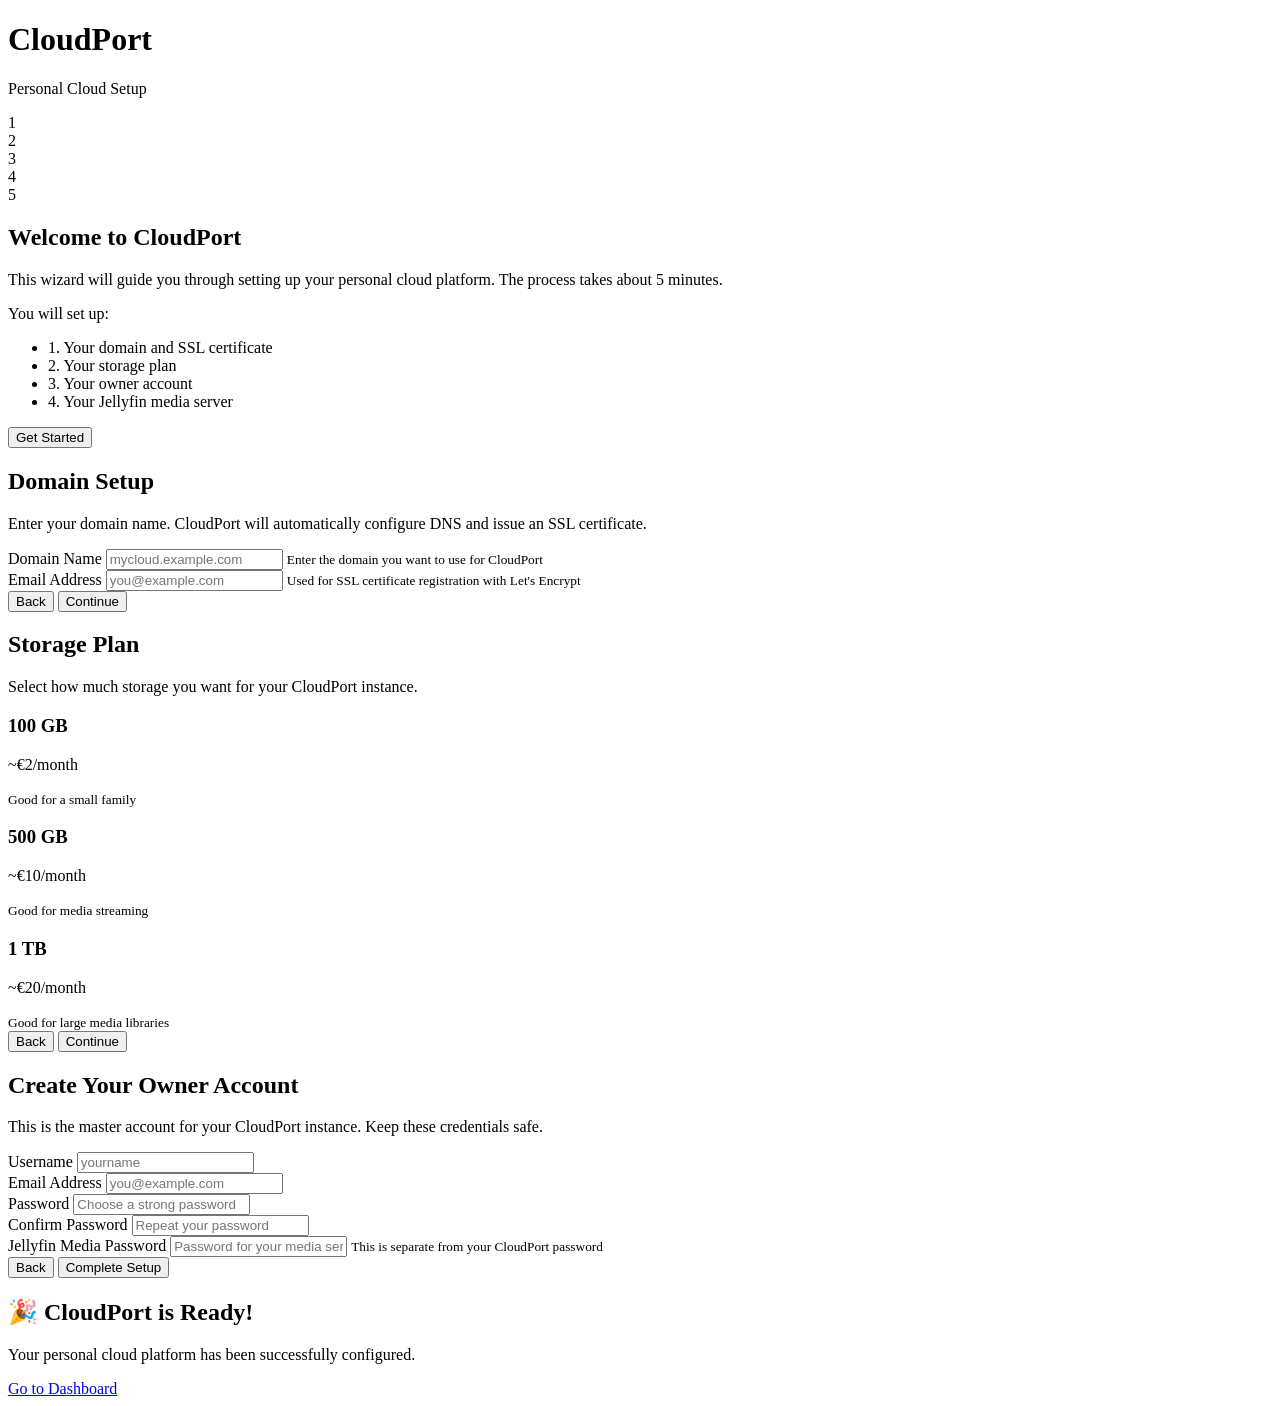
==== wizard/templates/index.html @ 98d97508 "feat: wizard UI created, automatic account creation, etc." ====
<!-- Sets the document as HTML5 -->
<!DOCTYPE html>
<html lang="en">
<head>
    <!--Supports all characters, page displays correctly on phones,etc. -->
    <meta charset="UTF-8">
    <meta name="viewport" content="width=device-width, initial-scale=1.0">
    <title>CloudPort Setup</title>
    <link rel="stylesheet" href="/static/css/wizard.css">
</head>
<body>

    <div class="wizard-container">

        <!-- Header -->
        <div class="wizard-header">
            <h1>CloudPort</h1>
            <p>Personal Cloud Setup</p>
        </div>

        <!-- Progress Bar -->
        <div class="progress-bar">
            <div class="progress-step active" id="step-indicator-1">1</div>
            <div class="progress-line"></div>
            <div class="progress-step" id="step-indicator-2">2</div>
            <div class="progress-line"></div>
            <div class="progress-step" id="step-indicator-3">3</div>
            <div class="progress-line"></div>
            <div class="progress-step" id="step-indicator-4">4</div>
            <div class="progress-line"></div>
            <div class="progress-step" id="step-indicator-5">5</div>
        </div>

        <!-- Step 1: Welcome -->
        <div class="wizard-step active" id="step-1">
            <h2>Welcome to CloudPort</h2>
            <p>This wizard will guide you through setting up your personal cloud platform. The process takes about 5 minutes.</p>
            <p>You will set up:</p>
            <ul>
                <li>1. Your domain and SSL certificate</li>
                <li>2. Your storage plan</li>
                <li>3. Your owner account</li>
                <li>4. Your Jellyfin media server</li>
            </ul>
            <div class="button-group">
                <button class="btn-primary" onclick="nextStep()">Get Started</button>
            </div>
        </div>

        <!-- Step 2: Domain Setup -->
        <div class="wizard-step" id="step-2">
            <h2>Domain Setup</h2>
            <p>Enter your domain name. CloudPort will automatically configure DNS and issue an SSL certificate.</p>
            <div class="form-group">
                <label for="domain">Domain Name</label>
                <input type="text" id="domain" placeholder="mycloud.example.com">
                <small>Enter the domain you want to use for CloudPort</small>
            </div>
            <div class="form-group">
                <label for="email">Email Address</label>
                <input type="email" id="email" placeholder="you@example.com">
                <small>Used for SSL certificate registration with Let's Encrypt</small>
            </div>
            <div class="button-group">
                <button class="btn-secondary" onclick="prevStep()">Back</button>
                <button class="btn-primary" onclick="nextStep()">Continue</button>
            </div>
        </div>

        <!-- Step 3: Storage Plan -->
        <div class="wizard-step" id="step-3">
            <h2>Storage Plan</h2>
            <p>Select how much storage you want for your CloudPort instance.</p>
            <div class="storage-options">
                <div class="storage-option" onclick="selectStorage(this, 107374182400)">
                    <h3>100 GB</h3>
                    <p>~€2/month</p>
                    <small>Good for a small family</small>
                </div>
                <div class="storage-option" onclick="selectStorage(this, 536870912000)">
                    <h3>500 GB</h3>
                    <p>~€10/month</p>
                    <small>Good for media streaming</small>
                </div>
                <div class="storage-option" onclick="selectStorage(this, 1099511627776)">
                    <h3>1 TB</h3>
                    <p>~€20/month</p>
                    <small>Good for large media libraries</small>
                </div>
            </div>
            <div class="button-group">
                <button class="btn-secondary" onclick="prevStep()">Back</button>
                <button class="btn-primary" onclick="nextStep()">Continue</button>
            </div>
        </div>

        <!-- Step 4: Owner Account -->
        <div class="wizard-step" id="step-4">
            <h2>Create Your Owner Account</h2>
            <p>This is the master account for your CloudPort instance. Keep these credentials safe.</p>
            <div class="form-group">
                <label for="username">Username</label>
                <input type="text" id="username" placeholder="yourname">
            </div>
            <div class="form-group">
                <label for="owner-email">Email Address</label>
                <input type="email" id="owner-email" placeholder="you@example.com">
            </div>
            <div class="form-group">
                <label for="password">Password</label>
                <input type="password" id="password" placeholder="Choose a strong password">
            </div>
            <div class="form-group">
                <label for="confirm-password">Confirm Password</label>
                <input type="password" id="confirm-password" placeholder="Repeat your password">
            </div>
            <div class="form-group">
                <label for="jellyfin-password">Jellyfin Media Password</label>
                <input type="password" id="jellyfin-password" placeholder="Password for your media server">
                <small>This is separate from your CloudPort password</small>
            </div>
            <div class="button-group">
                <button class="btn-secondary" onclick="prevStep()">Back</button>
                <button class="btn-primary" onclick="submitSetup()">Complete Setup</button>
            </div>
        </div>

        <!-- Step 5: Done -->
        <div class="wizard-step" id="step-5">
            <h2>🎉 CloudPort is Ready!</h2>
            <p>Your personal cloud platform has been successfully configured.</p>
            <div class="success-links">
                <a href="/dashboard" class="btn-primary">Go to Dashboard</a>
            </div>
        </div>

        <!-- Error message box -->
        <div class="error-box" id="error-box" style="display:none;">
            <p id="error-message"></p>
        </div>

    </div>

    <script src="/static/js/wizard.js"></script>
</body>
</html>
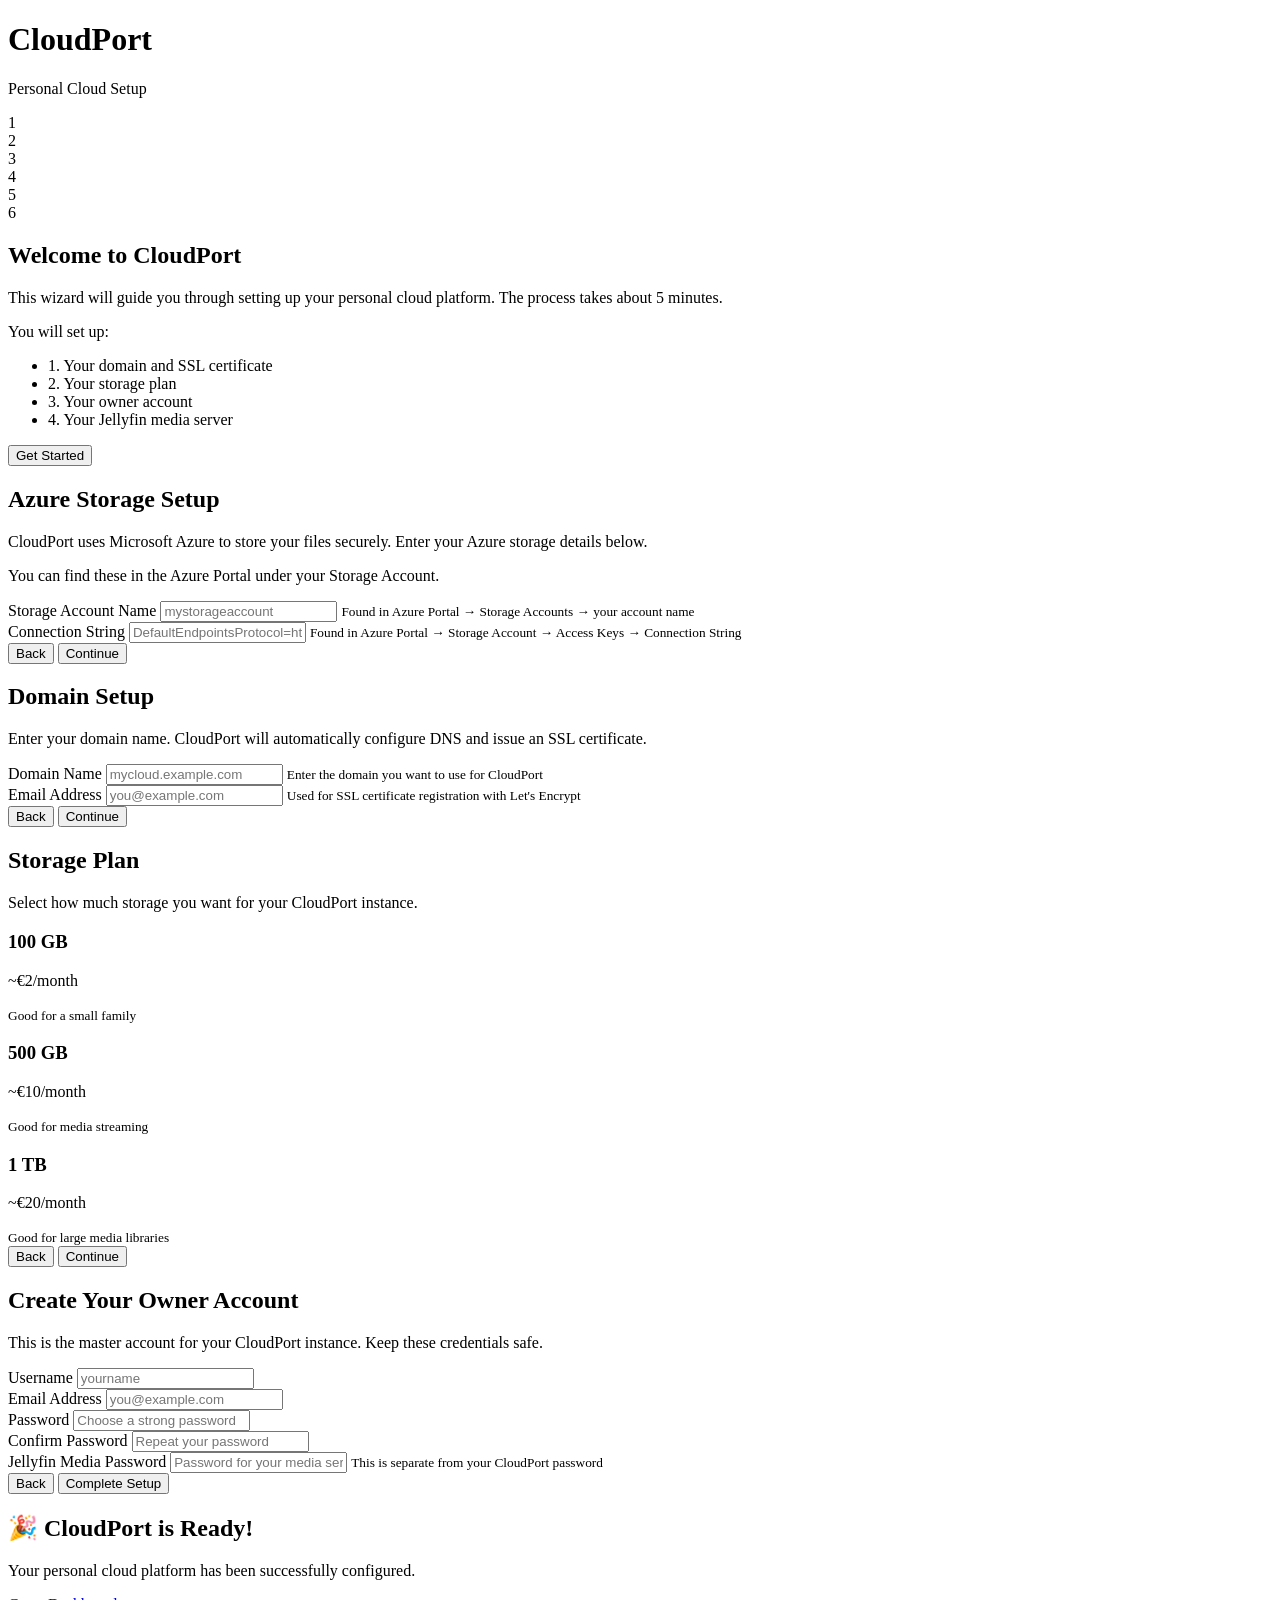
==== commit e737d1ac: "docs: add comprehensive user manual covering installation and all features" ====
--- a/wizard/templates/index.html
+++ b/wizard/templates/index.html
@@ -29,6 +29,8 @@
             <div class="progress-step" id="step-indicator-4">4</div>
             <div class="progress-line"></div>
             <div class="progress-step" id="step-indicator-5">5</div>
+            <div class="progress-line"></div>
+            <div class="progress-step" id="step-indicator-6">6</div>
         </div>
 
         <!-- Step 1: Welcome -->
@@ -47,8 +49,29 @@
             </div>
         </div>
 
-        <!-- Step 2: Domain Setup -->
+        <!-- Step 2: Azure Configuration -->
         <div class="wizard-step" id="step-2">
+            <h2>Azure Storage Setup</h2>
+            <p>CloudPort uses Microsoft Azure to store your files securely. Enter your Azure storage details below.</p>
+            <p>You can find these in the Azure Portal under your Storage Account.</p>
+            <div class="form-group">
+                <label for="azure-account-name">Storage Account Name</label>
+                <input type="text" id="azure-account-name" placeholder="mystorageaccount">
+                <small>Found in Azure Portal → Storage Accounts → your account name</small>
+            </div>
+            <div class="form-group">
+                <label for="azure-connection-string">Connection String</label>
+                <input type="text" id="azure-connection-string" placeholder="DefaultEndpointsProtocol=https;AccountName=...">
+                <small>Found in Azure Portal → Storage Account → Access Keys → Connection String</small>
+            </div>
+            <div class="button-group">
+                <button class="btn-secondary" onclick="prevStep()">Back</button>
+                <button class="btn-primary" onclick="nextStep()">Continue</button>
+            </div>
+        </div>
+
+        <!-- Step 3: Domain Setup -->
+        <div class="wizard-step" id="step-3">
             <h2>Domain Setup</h2>
             <p>Enter your domain name. CloudPort will automatically configure DNS and issue an SSL certificate.</p>
             <div class="form-group">
@@ -67,8 +90,8 @@
             </div>
         </div>
 
-        <!-- Step 3: Storage Plan -->
-        <div class="wizard-step" id="step-3">
+        <!-- Step 4: Storage Plan -->
+        <div class="wizard-step" id="step-4">
             <h2>Storage Plan</h2>
             <p>Select how much storage you want for your CloudPort instance.</p>
             <div class="storage-options">
@@ -94,8 +117,8 @@
             </div>
         </div>
 
-        <!-- Step 4: Owner Account -->
-        <div class="wizard-step" id="step-4">
+        <!-- Step 5: Owner Account -->
+        <div class="wizard-step" id="step-5">
             <h2>Create Your Owner Account</h2>
             <p>This is the master account for your CloudPort instance. Keep these credentials safe.</p>
             <div class="form-group">
@@ -125,8 +148,8 @@
             </div>
         </div>
 
-        <!-- Step 5: Done -->
-        <div class="wizard-step" id="step-5">
+        <!-- Step 6: Done -->
+        <div class="wizard-step" id="step-6">
             <h2>🎉 CloudPort is Ready!</h2>
             <p>Your personal cloud platform has been successfully configured.</p>
             <div class="success-links">
